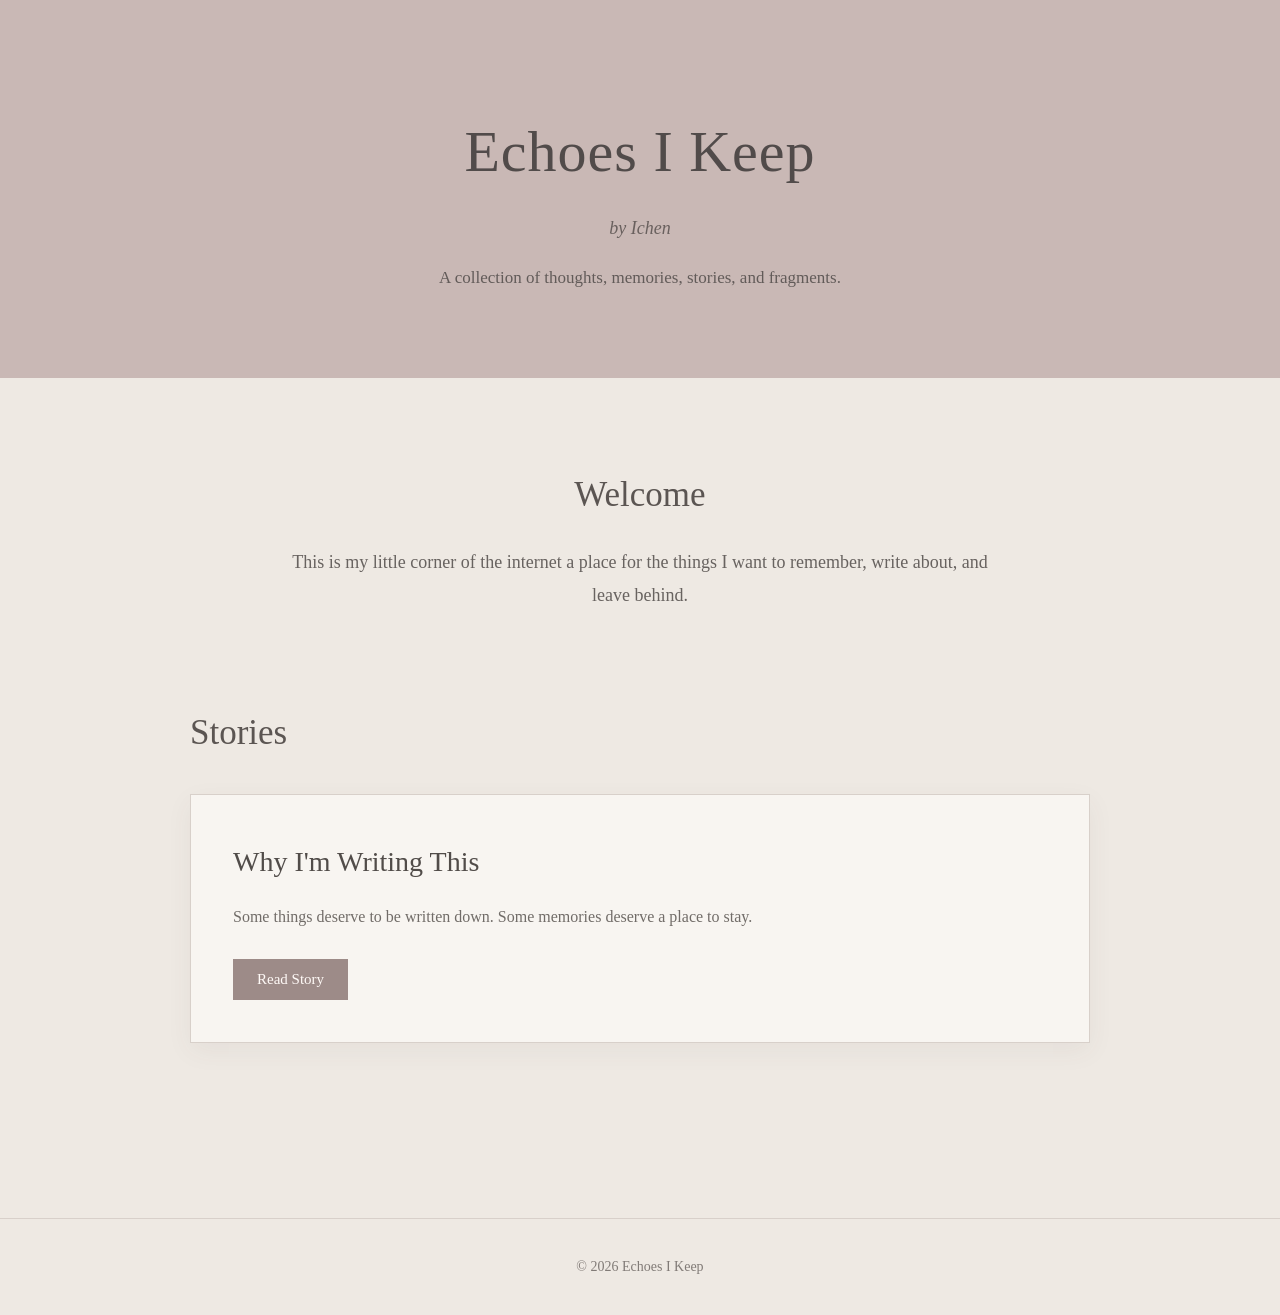
==== index.html @ f87f5698 "Initial website" ====
<!DOCTYPE html>
<html lang="en">
<head>
    <meta charset="UTF-8">
    <meta name="viewport" content="width=device-width, initial-scale=1.0">
    <title>Echoes I Keep</title>
    <link rel="stylesheet" href="style.css">
</head>

<body>

    <header>
       <h1>Echoes I Keep</h1>
<p class="author">by Ichen</p>
<p>A collection of thoughts, memories, stories, and fragments.</p>
    </header>

    <main>
        <section class="intro">
            <h2>Welcome</h2>
            <p>
                This is my little corner of the internet 
                a place for the things I want to remember,
                write about, and leave behind.
            </p>
        </section>

        <section class="stories">
            <h2>Stories</h2>

            <article class="story-card">
                <h3>Why I'm Writing This</h3>
                <p>
                    Some things deserve to be written down.
                    Some memories deserve a place to stay.
                </p>
                <button>Read Story</button>
            </article>
        </section>
    </main>

    <footer>
        <p>© 2026 Echoes I Keep</p>
    </footer>

    <script src="script.js"></script>
</body>
</html>
---- style.css ----
* {
    margin: 0;
    padding: 0;
    box-sizing: border-box;
}

body {
    font-family: Georgia, "Times New Roman", serif;
    background: #eee9e3;
    color: #4d4a47;
    line-height: 1.8;
}

/* Header */

header {
    text-align: center;
    padding: 100px 20px 85px;
    background: #c9b8b5;
    color: #514b4a;
}

header h1 {
    font-size: 58px;
    font-weight: normal;
    letter-spacing: 1px;
    margin-bottom: 8px;
}

header .author {
    font-size: 18px;
    font-style: italic;
    color: #69605e;
    margin-bottom: 18px;
}

header p:not(.author) {
    font-size: 17px;
    color: #625b59;
}

/* Main */

main {
    max-width: 950px;
    margin: 0 auto;
    padding: 85px 25px;
}

/* Introduction */

.intro {
    text-align: center;
    max-width: 700px;
    margin: 0 auto 90px;
}

.intro h2,
.stories h2 {
    font-size: 35px;
    font-weight: normal;
    color: #5b5552;
    margin-bottom: 20px;
}

.intro p {
    font-size: 18px;
    color: #686360;
}

/* Stories */

.stories {
    margin-bottom: 90px;
}

.story-card {
    background: #f8f5f1;
    padding: 42px;
    border: 1px solid #d8d0ca;
    margin-top: 30px;
    box-shadow: 0 8px 25px rgba(80, 70, 65, 0.06);
}

.story-card h3 {
    font-size: 28px;
    font-weight: normal;
    color: #514c49;
    margin-bottom: 15px;
}

.story-card p {
    color: #716c68;
    margin-bottom: 28px;
}

/* Button */

button {
    background: #9d8b88;
    color: #fffaf7;
    border: none;
    padding: 12px 24px;
    font-family: Georgia, serif;
    font-size: 15px;
    cursor: pointer;
    transition: 0.3s ease;
}

button:hover {
    background: #81726f;
}

/* Footer */

footer {
    text-align: center;
    padding: 35px;
    border-top: 1px solid #d8d0ca;
    color: #817b77;
    font-size: 14px;
}
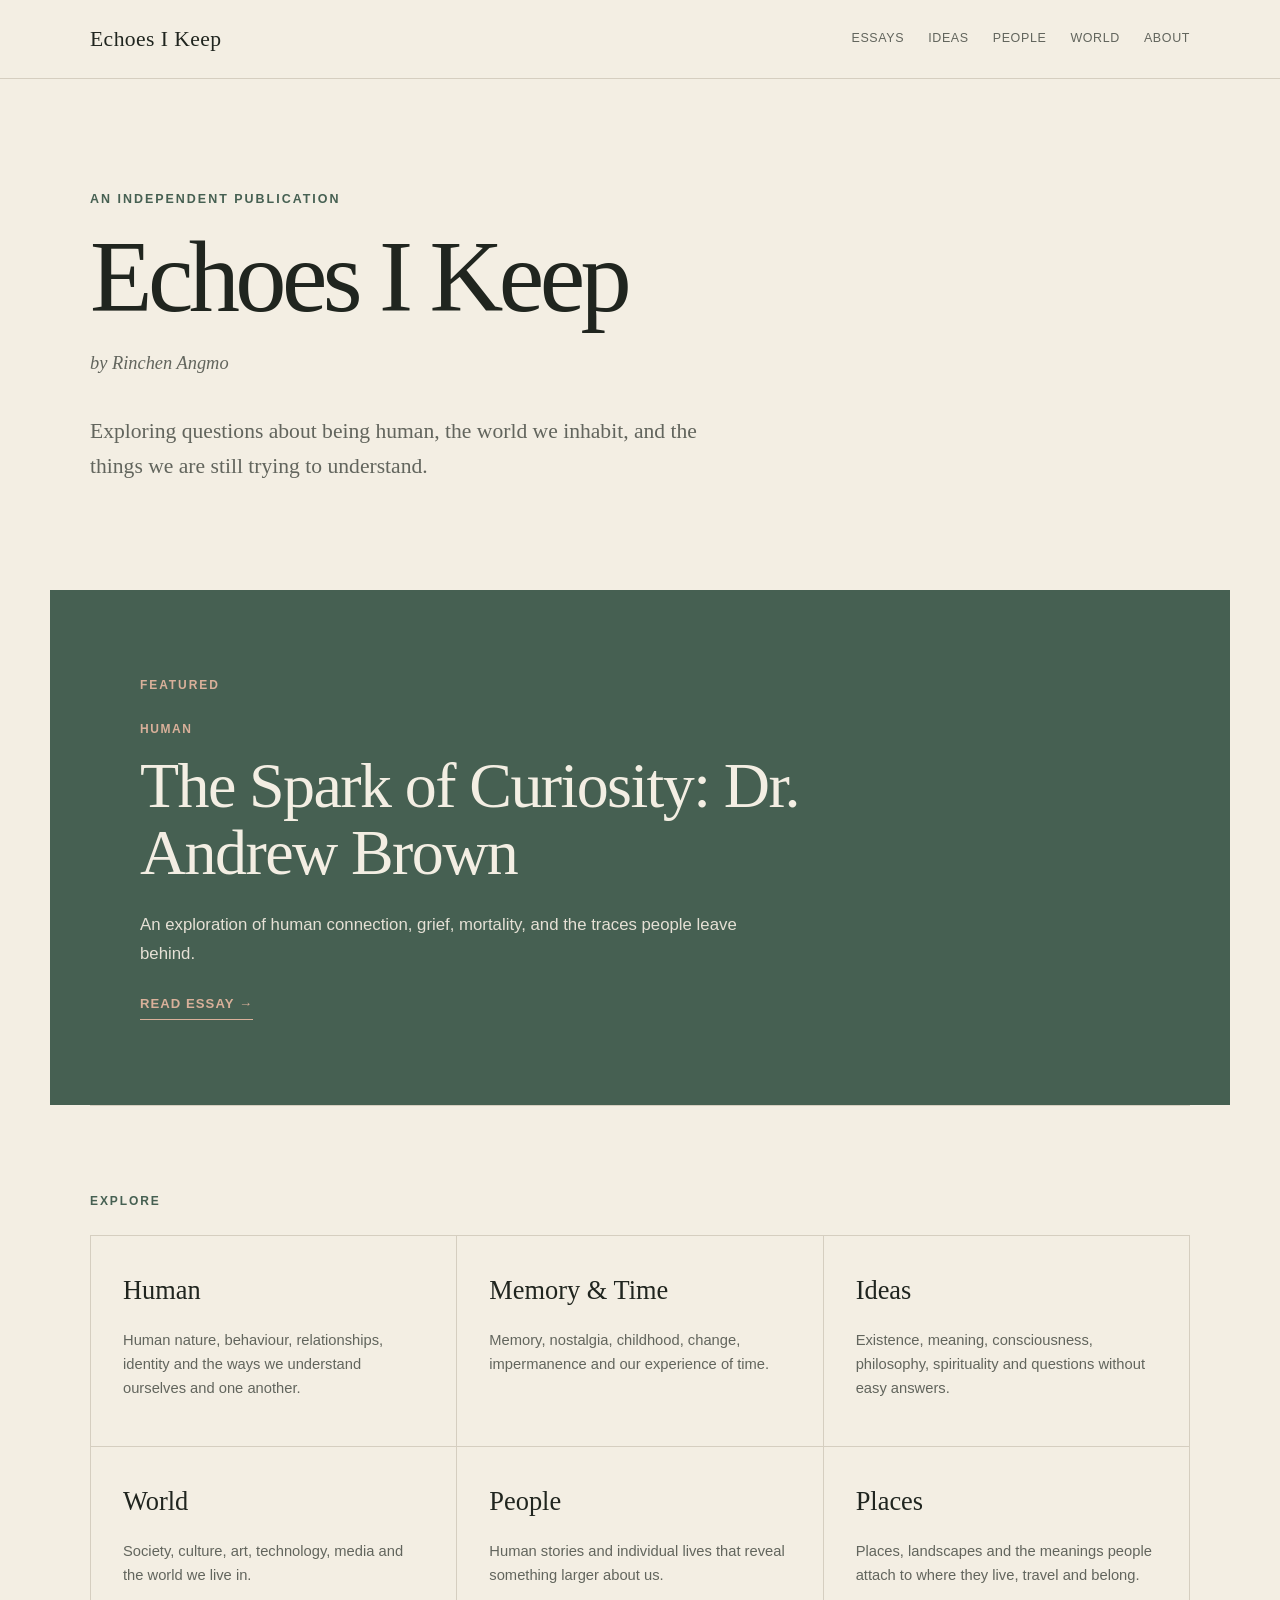
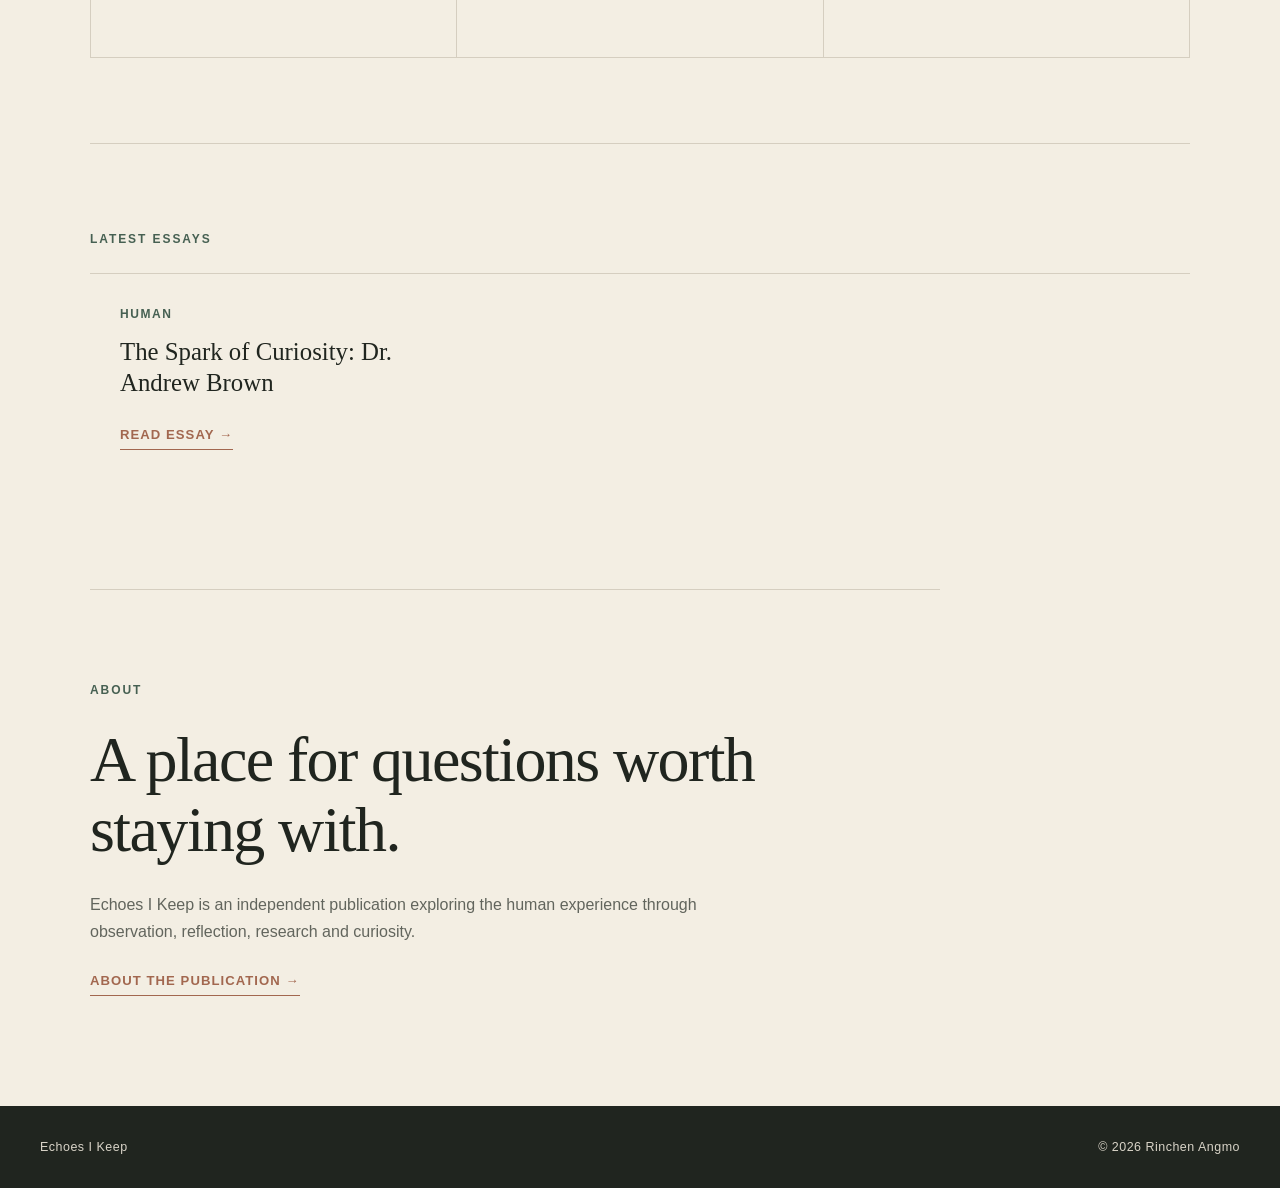
==== commit 6a3e63bb: "Update website" ====
--- a/index.html
+++ b/index.html
@@ -3,46 +3,288 @@
 <head>
     <meta charset="UTF-8">
     <meta name="viewport" content="width=device-width, initial-scale=1.0">
+
     <title>Echoes I Keep</title>
+
     <link rel="stylesheet" href="style.css">
 </head>
 
 <body>
 
+    <!-- ==============================
+         HEADER
+         ============================== -->
+
     <header>
-       <h1>Echoes I Keep</h1>
-<p class="author">by Ichen</p>
-<p>A collection of thoughts, memories, stories, and fragments.</p>
+
+        <nav>
+
+            <a href="index.html" class="logo">
+                Echoes I Keep
+            </a>
+
+            <div class="nav-links">
+
+                <a href="essays.html">Essays</a>
+
+                <a href="ideas.html">Ideas</a>
+
+                <a href="#">People</a>
+
+                <a href="#">World</a>
+
+                <a href="about.html">About</a>
+
+            </div>
+
+        </nav>
+
     </header>
 
+
+    <!-- ==============================
+         MAIN
+         ============================== -->
+
     <main>
-        <section class="intro">
-            <h2>Welcome</h2>
+
+
+        <!-- HERO -->
+
+        <section class="hero">
+
+            <p class="eyebrow">
+                An independent publication
+            </p>
+
+            <h1>
+                Echoes I Keep
+            </h1>
+
+            <p class="author">
+                by Rinchen Angmo
+            </p>
+
+            <p class="hero-description">
+                Exploring questions about being human,
+                the world we inhabit, and the things
+                we are still trying to understand.
+            </p>
+
+        </section>
+
+
+        <!-- FEATURED -->
+
+        <section class="featured">
+
+    <p class="section-label">
+        Featured
+    </p>
+
+    <article class="featured-article">
+
+        <p class="category">
+            Human
+        </p>
+
+        <h2>
+            The Spark of Curiosity: Dr. Andrew Brown
+        </h2>
+
+        <p>
+            An exploration of human connection, grief,
+            mortality, and the traces people leave behind.
+        </p>
+
+        <a href="essay-3.html" class="read-link">
+            Read essay →
+        </a>
+
+    </article>
+
+</section>
+
+
+        <!-- EXPLORE -->
+
+        <section class="explore">
+
+            <p class="section-label">
+                Explore
+            </p>
+
+            <div class="category-grid">
+
+
+                <a href="#" class="category-card">
+
+                    <h3>
+                        Human
+                    </h3>
+
+                    <p>
+                        Human nature, behaviour, relationships,
+                        identity and the ways we understand
+                        ourselves and one another.
+                    </p>
+
+                </a>
+
+
+                <a href="#" class="category-card">
+
+                    <h3>
+                        Memory &amp; Time
+                    </h3>
+
+                    <p>
+                        Memory, nostalgia, childhood, change,
+                        impermanence and our experience of time.
+                    </p>
+
+                </a>
+
+
+                <a href="ideas.html" class="category-card">
+
+                    <h3>
+                        Ideas
+                    </h3>
+
+                    <p>
+                        Existence, meaning, consciousness,
+                        philosophy, spirituality and questions
+                        without easy answers.
+                    </p>
+
+                </a>
+
+
+                <a href="#" class="category-card">
+
+                    <h3>
+                        World
+                    </h3>
+
+                    <p>
+                        Society, culture, art, technology,
+                        media and the world we live in.
+                    </p>
+
+                </a>
+
+
+                <a href="#" class="category-card">
+
+                    <h3>
+                        People
+                    </h3>
+
+                    <p>
+                        Human stories and individual lives
+                        that reveal something larger about us.
+                    </p>
+
+                </a>
+
+
+                <a href="#" class="category-card">
+
+                    <h3>
+                        Places
+                    </h3>
+
+                    <p>
+                        Places, landscapes and the meanings
+                        people attach to where they live,
+                        travel and belong.
+                    </p>
+
+                </a>
+
+
+            </div>
+
+        </section>
+
+
+        <!-- LATEST ESSAYS -->
+
+<section class="latest">
+
+    <p class="section-label">
+        Latest Essays
+    </p>
+
+    <div class="article-list">
+
+        <article class="article-preview">
+
+            <p class="category">
+                Human
+            </p>
+
+            <h3>
+                The Spark of Curiosity: Dr. Andrew Brown
+            </h3>
+
+            <a href="essay-3.html" class="read-link">
+                Read essay →
+            </a>
+
+        </article>
+
+    </div>
+
+</section>
+
+        <!-- ABOUT -->
+
+        <section class="about-preview">
+
+            <p class="section-label">
+                About
+            </p>
+
+            <h2>
+                A place for questions worth staying with.
+            </h2>
+
             <p>
-                This is my little corner of the internet 
-                a place for the things I want to remember,
-                write about, and leave behind.
-            </p>
+                Echoes I Keep is an independent publication
+                exploring the human experience through
+                observation, reflection, research and curiosity.
+            </p>
+
+            <a href="#" class="read-link">
+                About the publication →
+            </a>
+
         </section>
 
-        <section class="stories">
-            <h2>Stories</h2>
-
-            <article class="story-card">
-                <h3>Why I'm Writing This</h3>
-                <p>
-                    Some things deserve to be written down.
-                    Some memories deserve a place to stay.
-                </p>
-                <button>Read Story</button>
-            </article>
-        </section>
+
     </main>
 
+
+    <!-- ==============================
+         FOOTER
+         ============================== -->
+
     <footer>
-        <p>© 2026 Echoes I Keep</p>
+
+        <p>
+            Echoes I Keep
+        </p>
+
+        <p>
+            © 2026 Rinchen Angmo
+        </p>
+
     </footer>
 
+
     <script src="script.js"></script>
+
 </body>
 </html>
--- a/style.css
+++ b/style.css
@@ -1,122 +1,1253 @@
+/* =========================================
+   ECHOES I KEEP
+   VERSION 2 — EDITORIAL DESIGN
+
+   Palette:
+   Warm Sand
+   Deep Forest / Ink
+   Muted Terracotta
+   ========================================= */
+
 * {
     margin: 0;
     padding: 0;
     box-sizing: border-box;
 }
 
+html {
+    scroll-behavior: smooth;
+}
+
 body {
-    font-family: Georgia, "Times New Roman", serif;
-    background: #eee9e3;
-    color: #4d4a47;
+    background: #F3EEE3;
+    color: #20251F;
+    font-family: Arial, Helvetica, sans-serif;
+    line-height: 1.7;
+}
+
+/* =========================================
+   GLOBAL
+   ========================================= */
+
+a {
+    color: inherit;
+    text-decoration: none;
+}
+
+main {
+    max-width: 1180px;
+    margin: 0 auto;
+    padding: 0 40px;
+}
+
+.section-label {
+    margin-bottom: 24px;
+    color: #466052;
+    font-size: 0.75rem;
+    font-weight: 700;
+    letter-spacing: 0.16em;
+    text-transform: uppercase;
+}
+
+/* =========================================
+   HEADER / NAVIGATION
+   ========================================= */
+
+header {
+    background: #F3EEE3;
+    border-bottom: 1px solid #D5CEC0;
+}
+
+nav {
+    max-width: 1180px;
+    min-height: 78px;
+    margin: 0 auto;
+    padding: 0 40px;
+
+    display: flex;
+    align-items: center;
+    justify-content: space-between;
+    gap: 30px;
+}
+
+.logo {
+    color: #20251F;
+    font-family: Georgia, "Times New Roman", serif;
+    font-size: 1.35rem;
+    letter-spacing: 0.02em;
+    white-space: nowrap;
+}
+
+.nav-links {
+    display: flex;
+    align-items: center;
+    justify-content: flex-end;
+    flex-wrap: wrap;
+    gap: 24px;
+}
+
+.nav-links a {
+    color: #62655D;
+    font-size: 0.78rem;
+    letter-spacing: 0.05em;
+    text-transform: uppercase;
+    transition: color 0.2s ease;
+}
+
+.nav-links a:hover {
+    color: #466052;
+}
+
+/* =========================================
+   HERO
+   ========================================= */
+
+.hero {
+    max-width: 820px;
+    padding: 110px 0 105px;
+}
+
+.eyebrow {
+    margin-bottom: 18px;
+    color: #466052;
+    font-size: 0.78rem;
+    font-weight: 700;
+    letter-spacing: 0.16em;
+    text-transform: uppercase;
+}
+
+.hero h1 {
+    color: #20251F;
+    font-family: Georgia, "Times New Roman", serif;
+    font-size: clamp(3.5rem, 8vw, 7rem);
+    font-weight: 400;
+    line-height: 0.95;
+    letter-spacing: -0.045em;
+}
+
+.author {
+    margin-top: 22px;
+    color: #62655D;
+    font-family: Georgia, "Times New Roman", serif;
+    font-size: 1.15rem;
+    font-style: italic;
+}
+
+.hero-description {
+    max-width: 650px;
+    margin-top: 35px;
+    color: #62655D;
+    font-family: Georgia, "Times New Roman", serif;
+    font-size: 1.35rem;
+    line-height: 1.65;
+}
+
+/* =========================================
+   FEATURED
+   ========================================= */
+
+/*
+   This section deliberately uses deep forest
+   so the page has a strong visual change.
+*/
+
+.featured {
+    margin-left: -40px;
+    margin-right: -40px;
+    padding: 85px 90px;
+
+    background: #466052;
+    color: #F3EEE3;
+}
+
+.featured .section-label {
+    color: #D9B09A;
+}
+
+.featured-article {
+    max-width: 850px;
+}
+
+.category {
+    margin-bottom: 12px;
+    color: #466052;
+    font-size: 0.75rem;
+    font-weight: 700;
+    letter-spacing: 0.13em;
+    text-transform: uppercase;
+}
+
+.featured .category {
+    color: #D9B09A;
+}
+
+.featured-article h2 {
+    max-width: 850px;
+    color: #F3EEE3;
+    font-family: Georgia, "Times New Roman", serif;
+    font-size: clamp(2.4rem, 5vw, 4.5rem);
+    font-weight: 400;
+    line-height: 1.05;
+    letter-spacing: -0.025em;
+}
+
+.featured-article > p:not(.category) {
+    max-width: 650px;
+    margin-top: 25px;
+    color: #E5E0D5;
+    font-size: 1.05rem;
+}
+
+.read-link {
+    display: inline-block;
+    margin-top: 25px;
+    color: #A2674F;
+    font-size: 0.82rem;
+    font-weight: 700;
+    letter-spacing: 0.08em;
+    text-transform: uppercase;
+    border-bottom: 1px solid #A2674F;
+    padding-bottom: 3px;
+    transition:
+        color 0.2s ease,
+        border-color 0.2s ease,
+        opacity 0.2s ease;
+}
+
+.read-link:hover {
+    color: #7E4A38;
+    border-color: #7E4A38;
+    opacity: 0.85;
+}
+
+/* Featured section needs a lighter link */
+
+.featured .read-link {
+    color: #D9B09A;
+    border-color: #D9B09A;
+}
+
+.featured .read-link:hover {
+    color: #F0CDBA;
+    border-color: #F0CDBA;
+}
+
+/* =========================================
+   EXPLORE
+   ========================================= */
+
+.explore {
+    padding: 85px 0;
+    border-top: 1px solid #D5CEC0;
+}
+
+.category-grid {
+    display: grid;
+    grid-template-columns: repeat(3, 1fr);
+    gap: 1px;
+
+    background: #D5CEC0;
+    border: 1px solid #D5CEC0;
+}
+
+.category-card {
+    min-height: 210px;
+    padding: 32px;
+    background: #F3EEE3;
+
+    transition:
+        background 0.25s ease,
+        transform 0.25s ease;
+}
+
+.category-card:hover {
+    background: #E9E2D5;
+}
+
+.category-card h3 {
+    margin-bottom: 15px;
+    color: #20251F;
+    font-family: Georgia, "Times New Roman", serif;
+    font-size: 1.65rem;
+    font-weight: 400;
+}
+
+.category-card p {
+    color: #62655D;
+    font-size: 0.92rem;
+    line-height: 1.65;
+}
+
+/* =========================================
+   LATEST ESSAYS
+   ========================================= */
+
+.latest {
+    padding: 85px 0;
+    border-top: 1px solid #D5CEC0;
+}
+
+.article-list {
+    display: grid;
+    grid-template-columns: repeat(3, 1fr);
+    border-top: 1px solid #D5CEC0;
+}
+
+.article-preview {
+    min-height: 230px;
+    padding: 30px;
+    border-right: 1px solid #D5CEC0;
+}
+
+.article-preview:last-child {
+    border-right: none;
+}
+
+.article-preview h3 {
+    color: #20251F;
+    font-family: Georgia, "Times New Roman", serif;
+    font-size: 1.55rem;
+    font-weight: 400;
+    line-height: 1.25;
+}
+
+/* =========================================
+   ABOUT
+   ========================================= */
+
+.about-preview {
+    max-width: 850px;
+    padding: 90px 0 110px;
+    border-top: 1px solid #D5CEC0;
+}
+
+.about-preview h2 {
+    max-width: 750px;
+    color: #20251F;
+    font-family: Georgia, "Times New Roman", serif;
+    font-size: clamp(2.2rem, 5vw, 4rem);
+    font-weight: 400;
+    line-height: 1.1;
+    letter-spacing: -0.025em;
+}
+
+.about-preview > p:not(.section-label) {
+    max-width: 650px;
+    margin-top: 25px;
+    color: #62655D;
+    font-size: 1rem;
+}
+
+/* =========================================
+   FOOTER
+   ========================================= */
+
+footer {
+    background: #20251F;
+    border-top: 1px solid #20251F;
+    padding: 30px 40px;
+
+    display: flex;
+    justify-content: space-between;
+    gap: 20px;
+
+    color: #D9D4C8;
+    font-size: 0.78rem;
+    letter-spacing: 0.04em;
+}
+
+/* =========================================
+   RESPONSIVE — TABLET
+   ========================================= */
+
+@media (max-width: 900px) {
+
+    nav {
+        align-items: flex-start;
+        flex-direction: column;
+        padding-top: 22px;
+        padding-bottom: 22px;
+    }
+
+    .nav-links {
+        justify-content: flex-start;
+    }
+
+    .featured {
+        margin-left: -40px;
+        margin-right: -40px;
+        padding-left: 60px;
+        padding-right: 60px;
+    }
+
+    .category-grid {
+        grid-template-columns: repeat(2, 1fr);
+    }
+
+    .article-list {
+        grid-template-columns: 1fr;
+    }
+
+    .article-preview {
+        border-right: none;
+        border-bottom: 1px solid #D5CEC0;
+    }
+
+    .article-preview:last-child {
+        border-bottom: none;
+    }
+}
+
+/* =========================================
+   RESPONSIVE — MOBILE
+   ========================================= */
+
+@media (max-width: 600px) {
+
+    main {
+        padding: 0 22px;
+    }
+
+    nav {
+        padding-left: 22px;
+        padding-right: 22px;
+    }
+
+    .nav-links {
+        gap: 12px 18px;
+    }
+
+    .nav-links a {
+        font-size: 0.7rem;
+    }
+
+    .hero {
+        padding: 75px 0 75px;
+    }
+
+    .hero h1 {
+        font-size: 3.5rem;
+    }
+
+    .hero-description {
+        font-size: 1.1rem;
+    }
+
+    .featured {
+        margin-left: -22px;
+        margin-right: -22px;
+        padding: 60px 22px;
+    }
+
+    .featured-article h2 {
+        font-size: 2.6rem;
+    }
+
+    .explore,
+    .latest {
+        padding: 60px 0;
+    }
+
+    .category-grid {
+        grid-template-columns: 1fr;
+    }
+
+    .category-card {
+        min-height: auto;
+    }
+
+    .about-preview {
+        padding: 65px 0 80px;
+    }
+
+    footer {
+        padding: 25px 22px;
+        flex-direction: column;
+    }
+}   
+    
+
+
+
+
+ 
+
+
+/* =========================================
+   ESSAY PAGE
+   ========================================= */
+
+.essay-page {
+    max-width: 1000px;
+    margin: 0 auto;
+    padding: 100px 0 120px;
+}
+
+/* -----------------------------------------
+   ESSAY HEADER
+   ----------------------------------------- */
+
+.essay-header {
+    max-width: 850px;
+   margin-bottom: 90px;
+    border-bottom: 1px solid #D5CEC0;
+    padding-bottom: 50px;
+}
+
+.essay-header .category {
+    margin-bottom: 22px;
+    color: #466052;
+    font-size: 0.75rem;
+    font-weight: 700;
+    letter-spacing: 0.16em;
+    text-transform: uppercase;
+}
+
+.essay-header h1 {
+    color: #20251F;
+    font-family: Georgia, "Times New Roman", serif;
+    font-size: clamp(3rem, 7vw, 5.8rem);
+    font-weight: 400;
+    line-height: 1.02;
+    letter-spacing: -0.04em;
+}
+
+.essay-author {
+    margin-top: 28px;
+    color: #62655D;
+    font-family: Georgia, "Times New Roman", serif;
+    font-size: 1rem;
+    font-style: italic;
+}
+
+
+/* -----------------------------------------
+   ESSAY BODY
+   ----------------------------------------- */
+
+.essay-body {
+    max-width: 720px;
+    margin: 30px auto 0;
+}
+}
+
+.essay-body p {
+    margin-bottom: 34px;
+    color: #30352F;
+    font-family: Georgia, "Times New Roman", serif;
+    font-size: 1.15rem;
+    line-height: 1.95;
+}
+
+.essay-body p:first-child {
+    margin-top: 0;
+}
+
+
+/* -----------------------------------------
+   ESSAY NAVIGATION
+   ----------------------------------------- */
+
+.essay-navigation {
+    max-width: 720px;
+    margin: 100px auto 0;
+    padding-top: 35px;
+    border-top: 1px solid #D5CEC0;
+
+    display: grid;
+    grid-template-columns: 1fr 1fr;
+    gap: 40px;
+}
+
+.previous-essay,
+.next-essay {
+    display: flex;
+    flex-direction: column;
+    gap: 10px;
+    padding: 10px 0;
+
+    transition: color 0.2s ease;
+}
+
+.previous-essay {
+    text-align: left;
+}
+
+.next-essay {
+    text-align: right;
+}
+
+.previous-essay span,
+.next-essay span {
+    color: #A2674F;
+    font-size: 0.75rem;
+    font-weight: 700;
+    letter-spacing: 0.1em;
+    text-transform: uppercase;
+}
+
+.previous-essay strong,
+.next-essay strong {
+    color: #20251F;
+    font-family: Georgia, "Times New Roman", serif;
+    font-size: 1.05rem;
+    font-weight: 400;
+}
+
+.previous-essay:hover strong,
+.next-essay:hover strong {
+    color: #466052;
+}
+
+
+/* -----------------------------------------
+   RELATED ESSAYS
+   ----------------------------------------- */
+
+.related-essays {
+    margin-top: 120px;
+    padding-top: 55px;
+    border-top: 1px solid #D5CEC0;
+}
+
+.related-essays .section-label {
+    margin-bottom: 30px;
+}
+
+.related-grid {
+    display: grid;
+    grid-template-columns: repeat(3, 1fr);
+    gap: 1px;
+
+    background: #D5CEC0;
+    border: 1px solid #D5CEC0;
+}
+
+.related-card {
+    min-height: 190px;
+    padding: 28px;
+    background: #F3EEE3;
+
+    transition: background 0.25s ease;
+}
+
+.related-card:hover {
+    background: #E9E2D5;
+}
+
+.related-card .category {
+    margin-bottom: 15px;
+    color: #466052;
+    font-size: 0.7rem;
+    font-weight: 700;
+    letter-spacing: 0.13em;
+    text-transform: uppercase;
+}
+
+.related-card h3 {
+    color: #20251F;
+    font-family: Georgia, "Times New Roman", serif;
+    font-size: 1.35rem;
+    font-weight: 400;
+    line-height: 1.3;
+}
+
+
+/* =========================================
+   ESSAY PAGE — MOBILE
+   ========================================= */
+
+@media (max-width: 700px) {
+
+    .essay-page {
+        padding: 70px 0 85px;
+    }
+
+    .essay-header {
+        margin-bottom: 50px;
+        padding-bottom: 35px;
+    }
+
+    .essay-header h1 {
+        font-size: 3rem;
+    }
+
+    .essay-body p {
+        font-size: 1.08rem;
+        line-height: 1.85;
+    }
+
+    .essay-navigation {
+        grid-template-columns: 1fr;
+        gap: 25px;
+        margin-top: 75px;
+    }
+
+    .next-essay {
+        text-align: left;
+    }
+
+    .related-essays {
+        margin-top: 85px;
+    }
+
+    .related-grid {
+        grid-template-columns: 1fr;
+    }
+
+    .related-card {
+        min-height: auto;
+    }
+}
+
+/* =========================================
+   ABOUT PAGE
+   ========================================= */
+
+.about-page {
+    max-width: 1000px;
+    margin: 0 auto;
+    padding: 100px 0 120px;
+}
+
+
+/* -----------------------------------------
+   ABOUT HEADER
+   ----------------------------------------- */
+
+.about-header {
+    max-width: 850px;
+    margin-bottom: 75px;
+    padding-bottom: 55px;
+    border-bottom: 1px solid #D5CEC0;
+}
+
+.about-header .eyebrow {
+    margin-bottom: 24px;
+    color: #466052;
+    font-size: 0.75rem;
+    font-weight: 700;
+    letter-spacing: 0.16em;
+    text-transform: uppercase;
+}
+
+.about-header h1 {
+    color: #20251F;
+    font-family: Georgia, "Times New Roman", serif;
+    font-size: clamp(3.5rem, 8vw, 6.5rem);
+    font-weight: 400;
+    line-height: 1;
+    letter-spacing: -0.04em;
+}
+
+.about-subtitle {
+    max-width: 650px;
+    margin-top: 30px;
+    color: #62655D;
+    font-family: Georgia, "Times New Roman", serif;
+    font-size: 1.5rem;
+    line-height: 1.5;
+}
+
+
+/* -----------------------------------------
+   ABOUT CONTENT
+   ----------------------------------------- */
+
+.about-content {
+    max-width: 720px;
+    margin: 0 auto;
+}
+
+.about-content p {
+    margin-bottom: 30px;
+    color: #30352F;
+    font-family: Georgia, "Times New Roman", serif;
+    font-size: 1.2rem;
+    line-height: 1.9;
+}
+
+
+/* -----------------------------------------
+   ABOUT WRITER
+   ----------------------------------------- */
+
+.about-author {
+    max-width: 720px;
+    margin: 110px auto 0;
+    padding-top: 55px;
+    border-top: 1px solid #D5CEC0;
+}
+
+.about-author .section-label {
+    margin-bottom: 25px;
+}
+
+.about-author h2 {
+    margin-bottom: 20px;
+    color: #20251F;
+    font-family: Georgia, "Times New Roman", serif;
+    font-size: 2.8rem;
+    font-weight: 400;
+    line-height: 1.1;
+}
+
+.about-author p:last-child {
+    max-width: 650px;
+    color: #62655D;
+    font-family: Georgia, "Times New Roman", serif;
+    font-size: 1.1rem;
     line-height: 1.8;
 }
 
-/* Header */
-
-header {
-    text-align: center;
-    padding: 100px 20px 85px;
-    background: #c9b8b5;
-    color: #514b4a;
-}
-
-header h1 {
-    font-size: 58px;
-    font-weight: normal;
-    letter-spacing: 1px;
-    margin-bottom: 8px;
-}
-
-header .author {
-    font-size: 18px;
-    font-style: italic;
-    color: #69605e;
+
+/* =========================================
+   ABOUT PAGE — MOBILE
+   ========================================= */
+
+@media (max-width: 700px) {
+
+    .about-page {
+        padding: 70px 0 85px;
+    }
+
+    .about-header {
+        margin-bottom: 55px;
+        padding-bottom: 40px;
+    }
+
+    .about-header h1 {
+        font-size: 3.5rem;
+    }
+
+    .about-subtitle {
+        font-size: 1.25rem;
+    }
+
+    .about-content p {
+        font-size: 1.08rem;
+        line-height: 1.85;
+    }
+
+    .about-author {
+        margin-top: 80px;
+        padding-top: 45px;
+    }
+
+    .about-author h2 {
+        font-size: 2.3rem;
+    }
+}
+
+/* =========================================
+   ESSAYS PAGE
+   ========================================= */
+
+.essays-page {
+    max-width: 1000px;
+    margin: 0 auto;
+    padding: 100px 0 120px;
+}
+
+
+/* -----------------------------------------
+   ESSAYS HEADER
+   ----------------------------------------- */
+
+.essays-header {
+    max-width: 850px;
+    margin-bottom: 80px;
+    padding-bottom: 55px;
+    border-bottom: 1px solid #D5CEC0;
+}
+
+.essays-header .eyebrow {
+    margin-bottom: 24px;
+    color: #466052;
+    font-size: 0.75rem;
+    font-weight: 700;
+    letter-spacing: 0.16em;
+    text-transform: uppercase;
+}
+
+.essays-header h1 {
+    color: #20251F;
+    font-family: Georgia, "Times New Roman", serif;
+    font-size: clamp(3.5rem, 8vw, 6.5rem);
+    font-weight: 400;
+    line-height: 1;
+    letter-spacing: -0.04em;
+}
+
+.essays-introduction {
+    max-width: 680px;
+    margin-top: 30px;
+    color: #62655D;
+    font-family: Georgia, "Times New Roman", serif;
+    font-size: 1.35rem;
+    line-height: 1.65;
+}
+
+
+/* -----------------------------------------
+   ESSAY LIST
+   ----------------------------------------- */
+
+.essays-list {
+    border-top: 1px solid #D5CEC0;
+}
+
+.essay-card {
+    padding: 50px 0 55px;
+    border-bottom: 1px solid #D5CEC0;
+}
+
+.essay-card .category {
     margin-bottom: 18px;
 }
 
-header p:not(.author) {
-    font-size: 17px;
-    color: #625b59;
-}
-
-/* Main */
-
-main {
-    max-width: 950px;
+.essay-card h2 {
+    max-width: 800px;
+    margin-bottom: 18px;
+    color: #20251F;
+    font-family: Georgia, "Times New Roman", serif;
+    font-size: clamp(2rem, 4vw, 3.2rem);
+    font-weight: 400;
+    line-height: 1.12;
+    letter-spacing: -0.02em;
+}
+
+.essay-card h2 a {
+    transition: color 0.2s ease;
+}
+
+.essay-card h2 a:hover {
+    color: #466052;
+}
+
+.essay-card > p:not(.category) {
+    max-width: 680px;
+    margin-bottom: 5px;
+    color: #62655D;
+    font-size: 1rem;
+    line-height: 1.7;
+}
+
+.essay-card .read-link {
+    margin-top: 20px;
+}
+
+
+/* =========================================
+   ESSAYS PAGE — MOBILE
+   ========================================= */
+
+@media (max-width: 700px) {
+
+    .essays-page {
+        padding: 70px 0 85px;
+    }
+
+    .essays-header {
+        margin-bottom: 55px;
+        padding-bottom: 40px;
+    }
+
+    .essays-header h1 {
+        font-size: 3.5rem;
+    }
+
+    .essays-introduction {
+        font-size: 1.15rem;
+    }
+
+    .essay-card {
+        padding: 40px 0 45px;
+    }
+
+    .essay-card h2 {
+        font-size: 2rem;
+    }
+
+    .essay-card > p:not(.category) {
+        font-size: 0.98rem;
+    }
+}
+
+/* =========================================
+   IDEAS PAGE
+   ========================================= */
+
+.ideas-page {
+    max-width: 1000px;
     margin: 0 auto;
-    padding: 85px 25px;
-}
-
-/* Introduction */
-
-.intro {
-    text-align: center;
+    padding: 100px 0 120px;
+}
+
+
+/* -----------------------------------------
+   IDEAS HEADER
+   ----------------------------------------- */
+
+.ideas-header {
+    max-width: 850px;
+    margin-bottom: 75px;
+    padding-bottom: 55px;
+    border-bottom: 1px solid #D5CEC0;
+}
+
+.ideas-header .eyebrow {
+    margin-bottom: 24px;
+    color: #466052;
+    font-size: 0.75rem;
+    font-weight: 700;
+    letter-spacing: 0.16em;
+    text-transform: uppercase;
+}
+
+.ideas-header h1 {
+    color: #20251F;
+    font-family: Georgia, "Times New Roman", serif;
+    font-size: clamp(3.5rem, 8vw, 6.5rem);
+    font-weight: 400;
+    line-height: 1;
+    letter-spacing: -0.04em;
+}
+
+.ideas-introduction {
     max-width: 700px;
+    margin-top: 30px;
+    color: #62655D;
+    font-family: Georgia, "Times New Roman", serif;
+    font-size: 1.35rem;
+    line-height: 1.65;
+}
+
+
+/* -----------------------------------------
+   IDEAS INTRODUCTION
+   ----------------------------------------- */
+
+.ideas-intro {
+    max-width: 720px;
     margin: 0 auto 90px;
 }
 
-.intro h2,
-.stories h2 {
-    font-size: 35px;
-    font-weight: normal;
-    color: #5b5552;
-    margin-bottom: 20px;
-}
-
-.intro p {
-    font-size: 18px;
-    color: #686360;
-}
-
-/* Stories */
-
-.stories {
-    margin-bottom: 90px;
-}
-
-.story-card {
-    background: #f8f5f1;
-    padding: 42px;
-    border: 1px solid #d8d0ca;
-    margin-top: 30px;
-    box-shadow: 0 8px 25px rgba(80, 70, 65, 0.06);
-}
-
-.story-card h3 {
-    font-size: 28px;
-    font-weight: normal;
-    color: #514c49;
-    margin-bottom: 15px;
-}
-
-.story-card p {
-    color: #716c68;
-    margin-bottom: 28px;
-}
-
-/* Button */
-
-button {
-    background: #9d8b88;
-    color: #fffaf7;
-    border: none;
-    padding: 12px 24px;
-    font-family: Georgia, serif;
-    font-size: 15px;
-    cursor: pointer;
-    transition: 0.3s ease;
-}
-
-button:hover {
-    background: #81726f;
-}
-
-/* Footer */
-
-footer {
-    text-align: center;
-    padding: 35px;
-    border-top: 1px solid #d8d0ca;
-    color: #817b77;
-    font-size: 14px;
+.ideas-intro p {
+    color: #30352F;
+    font-family: Georgia, "Times New Roman", serif;
+    font-size: 1.2rem;
+    line-height: 1.9;
+}
+
+
+/* -----------------------------------------
+   AREAS OF INQUIRY
+   ----------------------------------------- */
+
+.ideas-themes {
+    display: grid;
+    grid-template-columns: repeat(2, 1fr);
+    gap: 1px;
+
+    background: #D5CEC0;
+    border: 1px solid #D5CEC0;
+}
+
+.idea-theme {
+    min-height: 260px;
+    padding: 40px;
+    background: #F3EEE3;
+
+    transition: background 0.25s ease;
+}
+
+.idea-theme:hover {
+    background: #E9E2D5;
+}
+
+.idea-theme .category {
+    margin-bottom: 22px;
+    color: #A2674F;
+    font-size: 0.7rem;
+    font-weight: 700;
+    letter-spacing: 0.13em;
+    text-transform: uppercase;
+}
+
+.idea-theme h2 {
+    max-width: 420px;
+    color: #20251F;
+    font-family: Georgia, "Times New Roman", serif;
+    font-size: 2rem;
+    font-weight: 400;
+    line-height: 1.25;
+}
+
+
+/* -----------------------------------------
+   EDITORIAL NOTE
+   ----------------------------------------- */
+
+.ideas-note {
+    max-width: 720px;
+    margin: 110px auto 0;
+    padding-top: 50px;
+    border-top: 1px solid #D5CEC0;
+}
+
+.ideas-note .section-label {
+    margin-bottom: 25px;
+}
+
+.ideas-note p:last-child {
+    color: #62655D;
+    font-family: Georgia, "Times New Roman", serif;
+    font-size: 1.1rem;
+    line-height: 1.8;
+}
+
+
+/* =========================================
+   IDEAS PAGE — MOBILE
+   ========================================= */
+
+@media (max-width: 700px) {
+
+    .ideas-page {
+        padding: 70px 0 85px;
+    }
+
+    .ideas-header {
+        margin-bottom: 55px;
+        padding-bottom: 40px;
+    }
+
+    .ideas-header h1 {
+        font-size: 3.5rem;
+    }
+
+    .ideas-introduction {
+        font-size: 1.15rem;
+    }
+
+    .ideas-intro {
+        margin-bottom: 65px;
+    }
+
+    .ideas-intro p {
+        font-size: 1.08rem;
+        line-height: 1.85;
+    }
+
+    .ideas-themes {
+        grid-template-columns: 1fr;
+    }
+
+    .idea-theme {
+        min-height: auto;
+        padding: 35px;
+    }
+
+    .idea-theme h2 {
+        font-size: 1.8rem;
+    }
+
+    .ideas-note {
+        margin-top: 80px;
+        padding-top: 40px;
+    }
+}
+
+/* =========================================
+   ESSAY PAGE — CURRENT STRUCTURE
+   ========================================= */
+
+.essay-page {
+    max-width: 1000px;
+    margin: 0 auto;
+    padding: 100px 0 120px;
+}
+
+/* Essay heading area */
+
+.essay-category {
+    margin-bottom: 22px;
+    color: #466052;
+    font-size: 0.75rem;
+    font-weight: 700;
+    letter-spacing: 0.16em;
+    text-transform: uppercase;
+}
+
+.essay-page h1 {
+    max-width: 850px;
+    color: #20251F;
+    font-family: Georgia, "Times New Roman", serif;
+    font-size: clamp(3rem, 7vw, 5.8rem);
+    font-weight: 400;
+    line-height: 1.02;
+    letter-spacing: -0.04em;
+}
+
+/* Introductory sentence */
+
+.essay-intro {
+    max-width: 720px;
+    margin-top: 32px;
+    margin-bottom: 85px !important;
+    color: #62655D;
+    font-family: Georgia, "Times New Roman", serif;
+    font-size: 1.25rem;
+    line-height: 1.7;
+}
+
+/* Main essay */
+
+.essay-content {
+    max-width: 720px;
+    margin: 0 auto;
+}
+
+.essay-content p {
+    margin-bottom: 30px;
+
+    color: #30352F;
+    font-family: Georgia, "Times New Roman", serif;
+    font-size: 1.2rem;
+    line-height: 1.9;
+}
+
+/* Give the final paragraph a little breathing room */
+
+.essay-content p:last-child {
+    margin-bottom: 0;
+}
+
+
+/* =========================================
+   ESSAY PAGE — MOBILE
+   ========================================= */
+
+@media (max-width: 700px) {
+
+    .essay-page {
+        padding: 70px 22px 85px;
+    }
+
+    .essay-page h1 {
+        font-size: 3rem;
+    }
+
+    .essay-intro {
+        margin-top: 25px;
+        margin-bottom: 60px;
+        font-size: 1.1rem;
+    }
+
+    .essay-content p {
+        font-size: 1.08rem;
+        line-height: 1.85;
+        margin-bottom: 28px;
+    }
 }
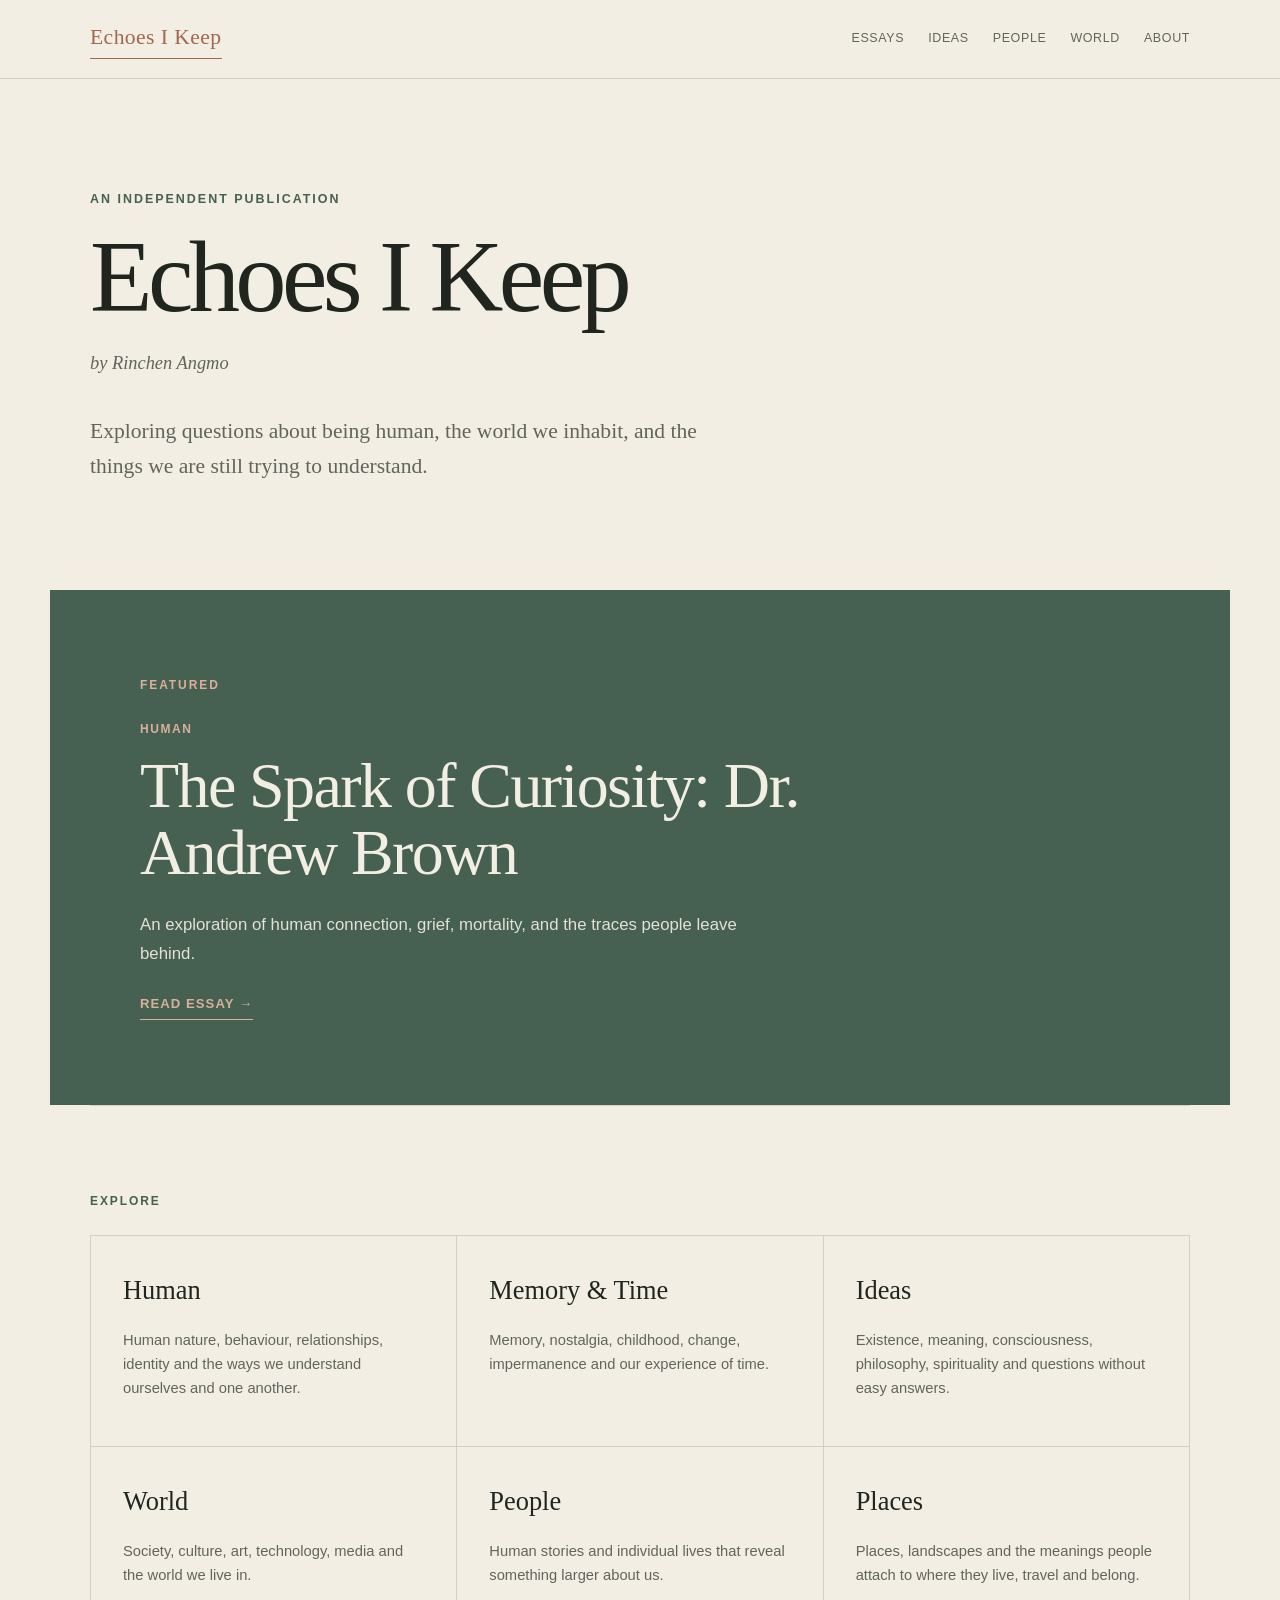
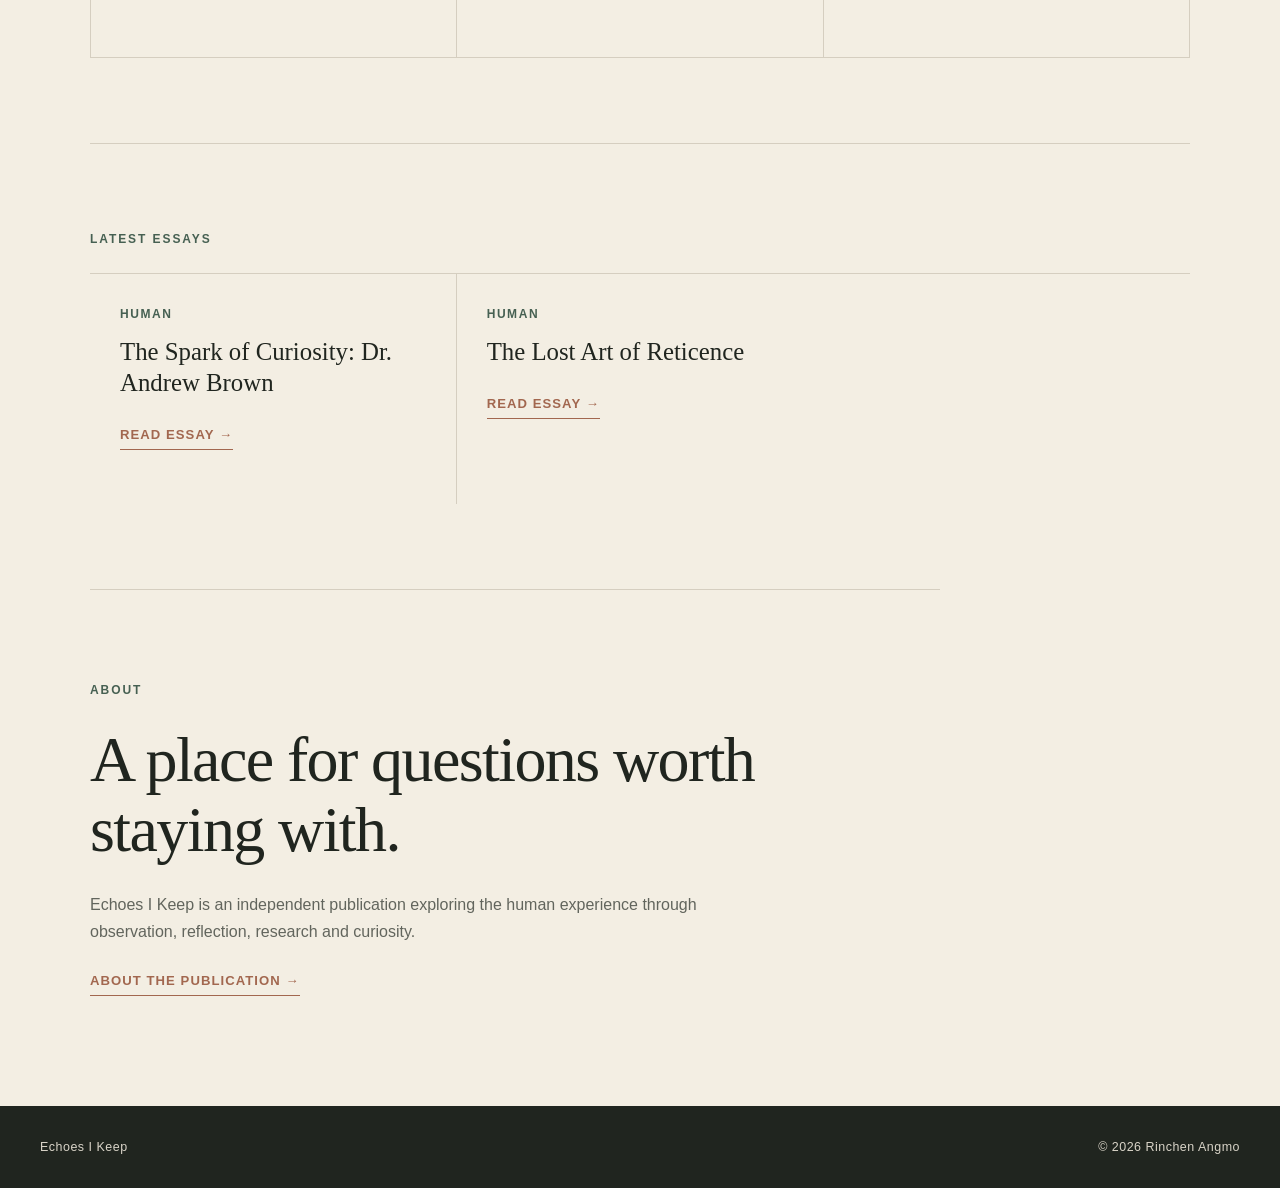
==== commit eee1fe1e: "Add The Lost Art of Reticence and update logo" ====
--- a/index.html
+++ b/index.html
@@ -235,6 +235,23 @@
 
         </article>
 
+ <article class="article-preview">
+
+    <p class="category">
+        Human
+    </p>
+
+    <h3>
+        <a href="essay-4.html">
+            The Lost Art of Reticence
+        </a>
+    </h3>
+
+    <a href="essay-4.html" class="read-link">
+        Read essay →
+    </a>
+
+</article>
     </div>
 
 </section>
--- a/style.css
+++ b/style.css
@@ -71,13 +71,14 @@
 }
 
 .logo {
-    color: #20251F;
-    font-family: Georgia, "Times New Roman", serif;
+    color: #A2674F;
+    font-family: Georgia, "Times New Roman", sans-serif;
     font-size: 1.35rem;
     letter-spacing: 0.02em;
     white-space: nowrap;
-}
-
+    border-bottom: 1px solid #A2674F;
+    padding-bottom: 3px;
+}
 .nav-links {
     display: flex;
     align-items: center;
@@ -529,7 +530,7 @@
     max-width: 720px;
     margin: 30px auto 0;
 }
-}
+
 
 .essay-body p {
     margin-bottom: 34px;
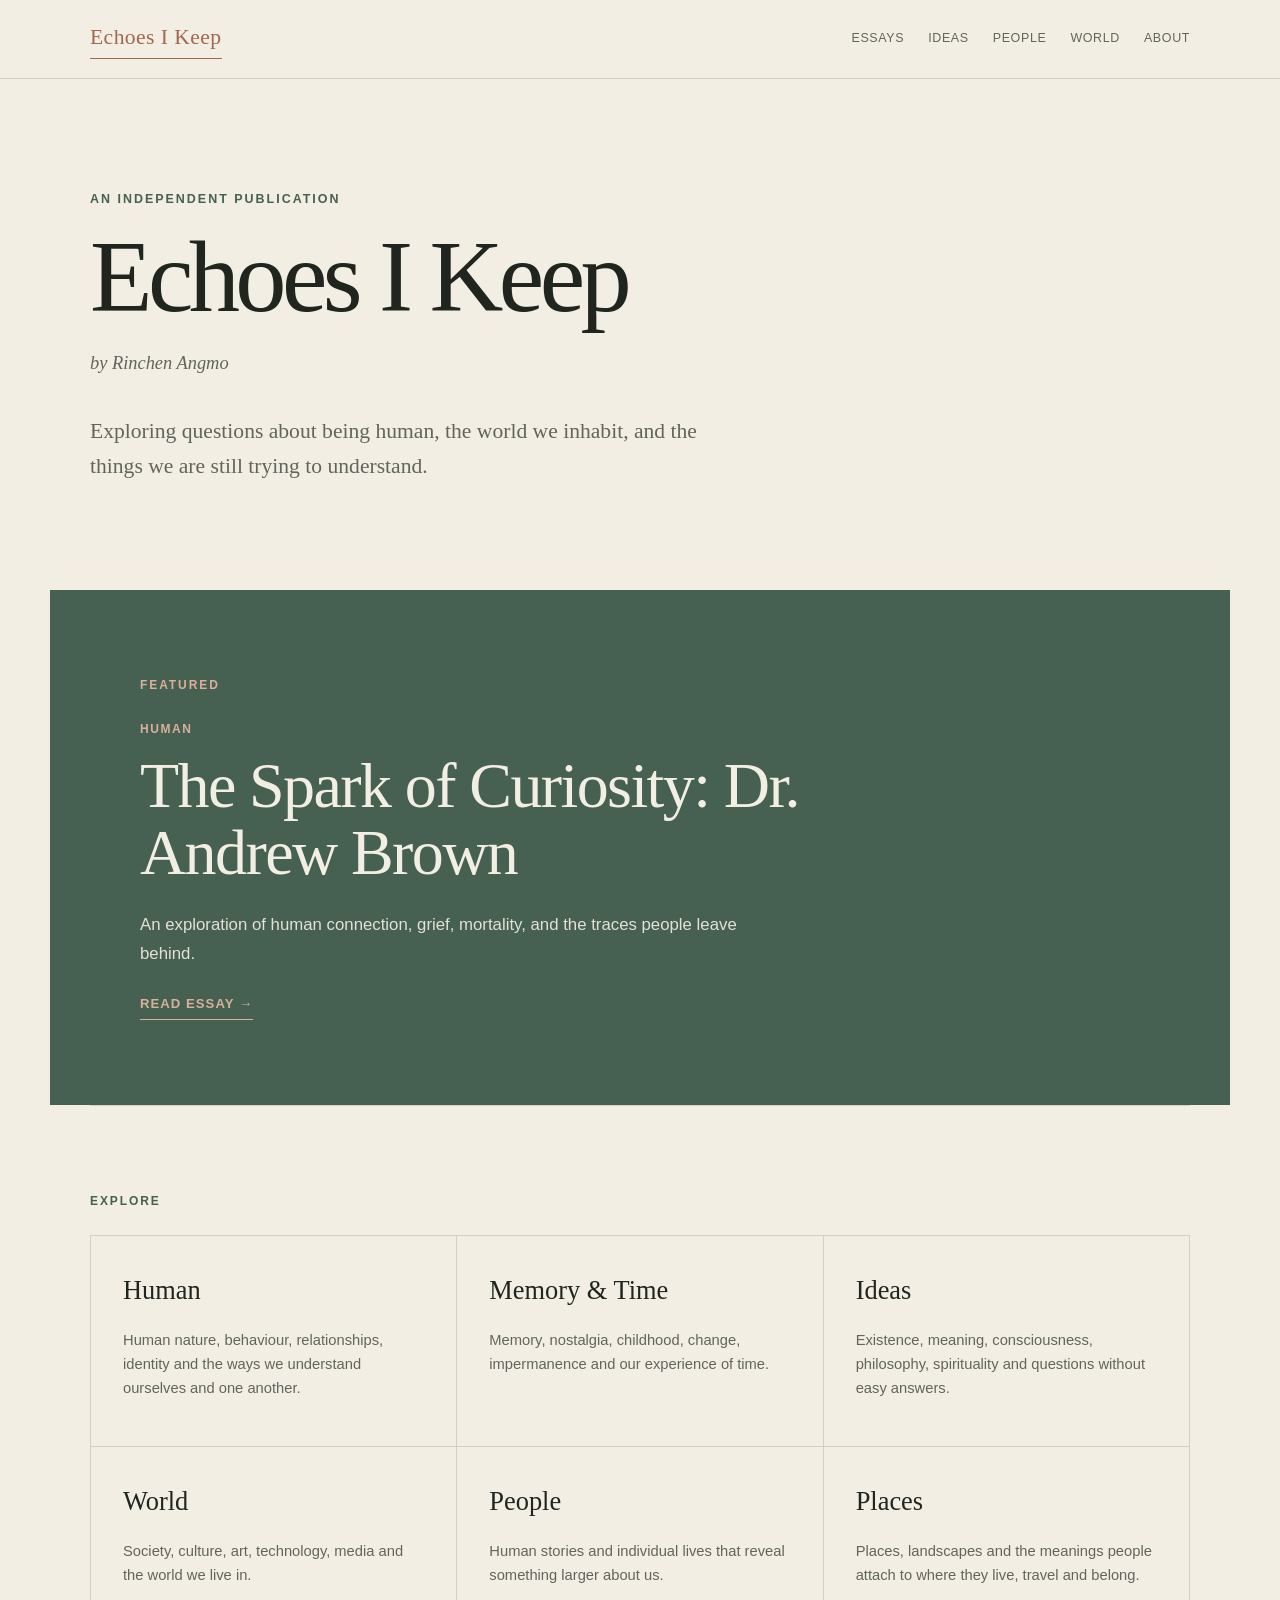
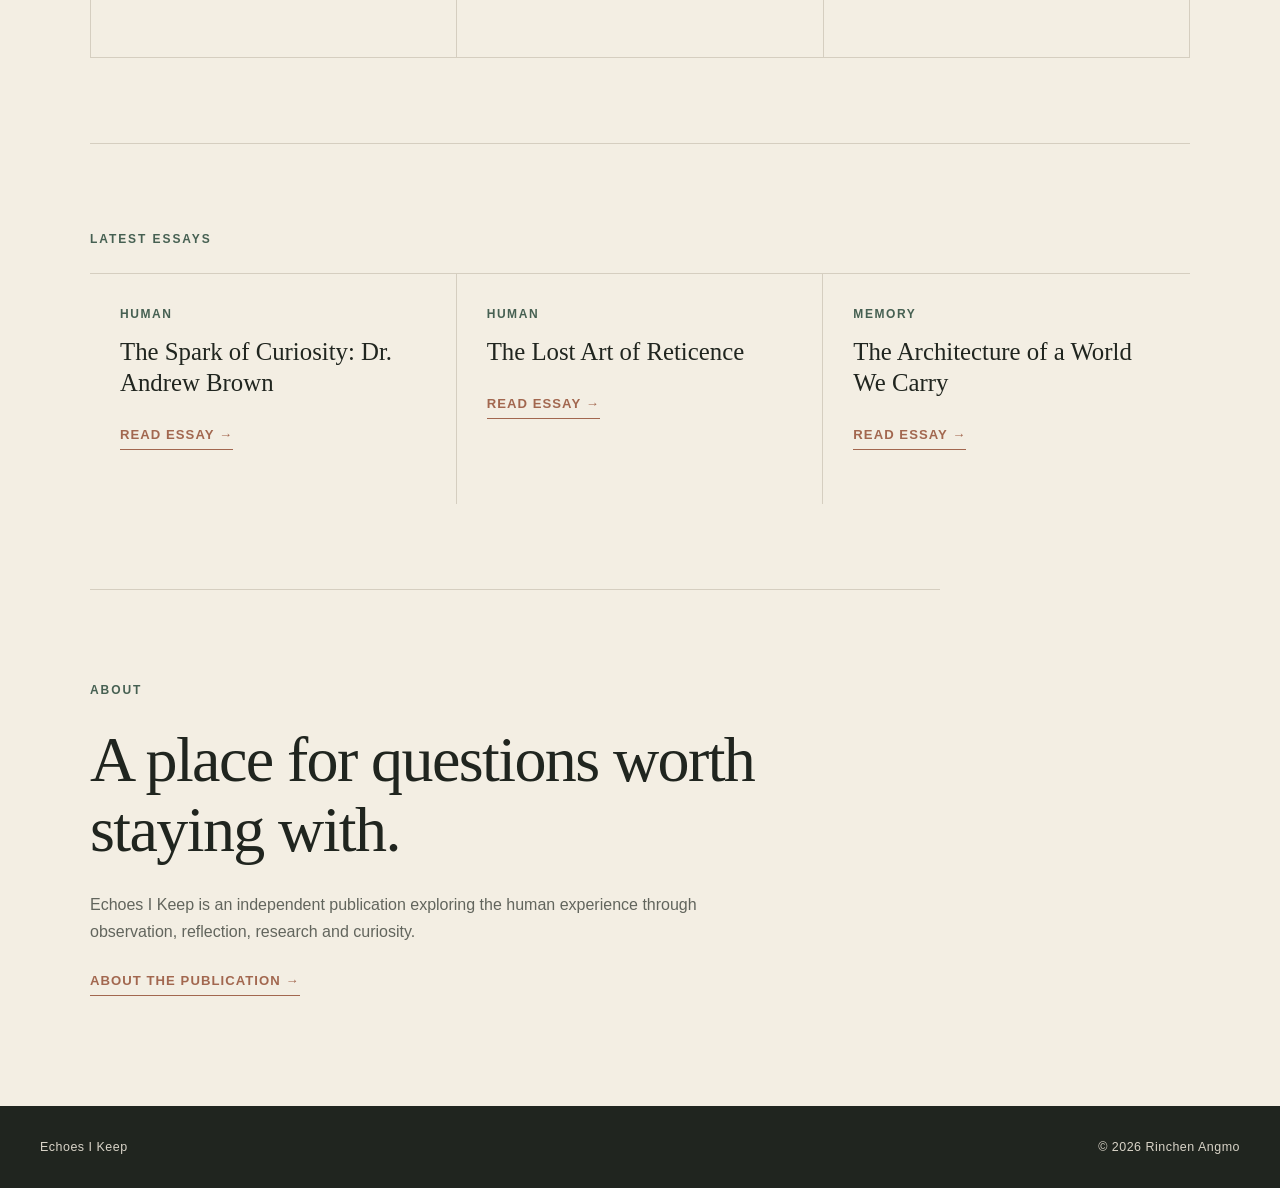
==== commit b65cdbe5: "Add latest essay to homepage" ====
--- a/index.html
+++ b/index.html
@@ -252,6 +252,23 @@
     </a>
 
 </article>
+            <article class="article-preview">
+
+                <p class="category">
+                    Memory
+                </p>
+
+                <h3>
+                    <a href="essay-5.html">
+                        The Architecture of a World We Carry
+                    </a>
+                </h3>
+
+                <a href="essay-5.html" class="read-link">
+                    Read essay →
+                </a>
+
+            </article>
     </div>
 
 </section>
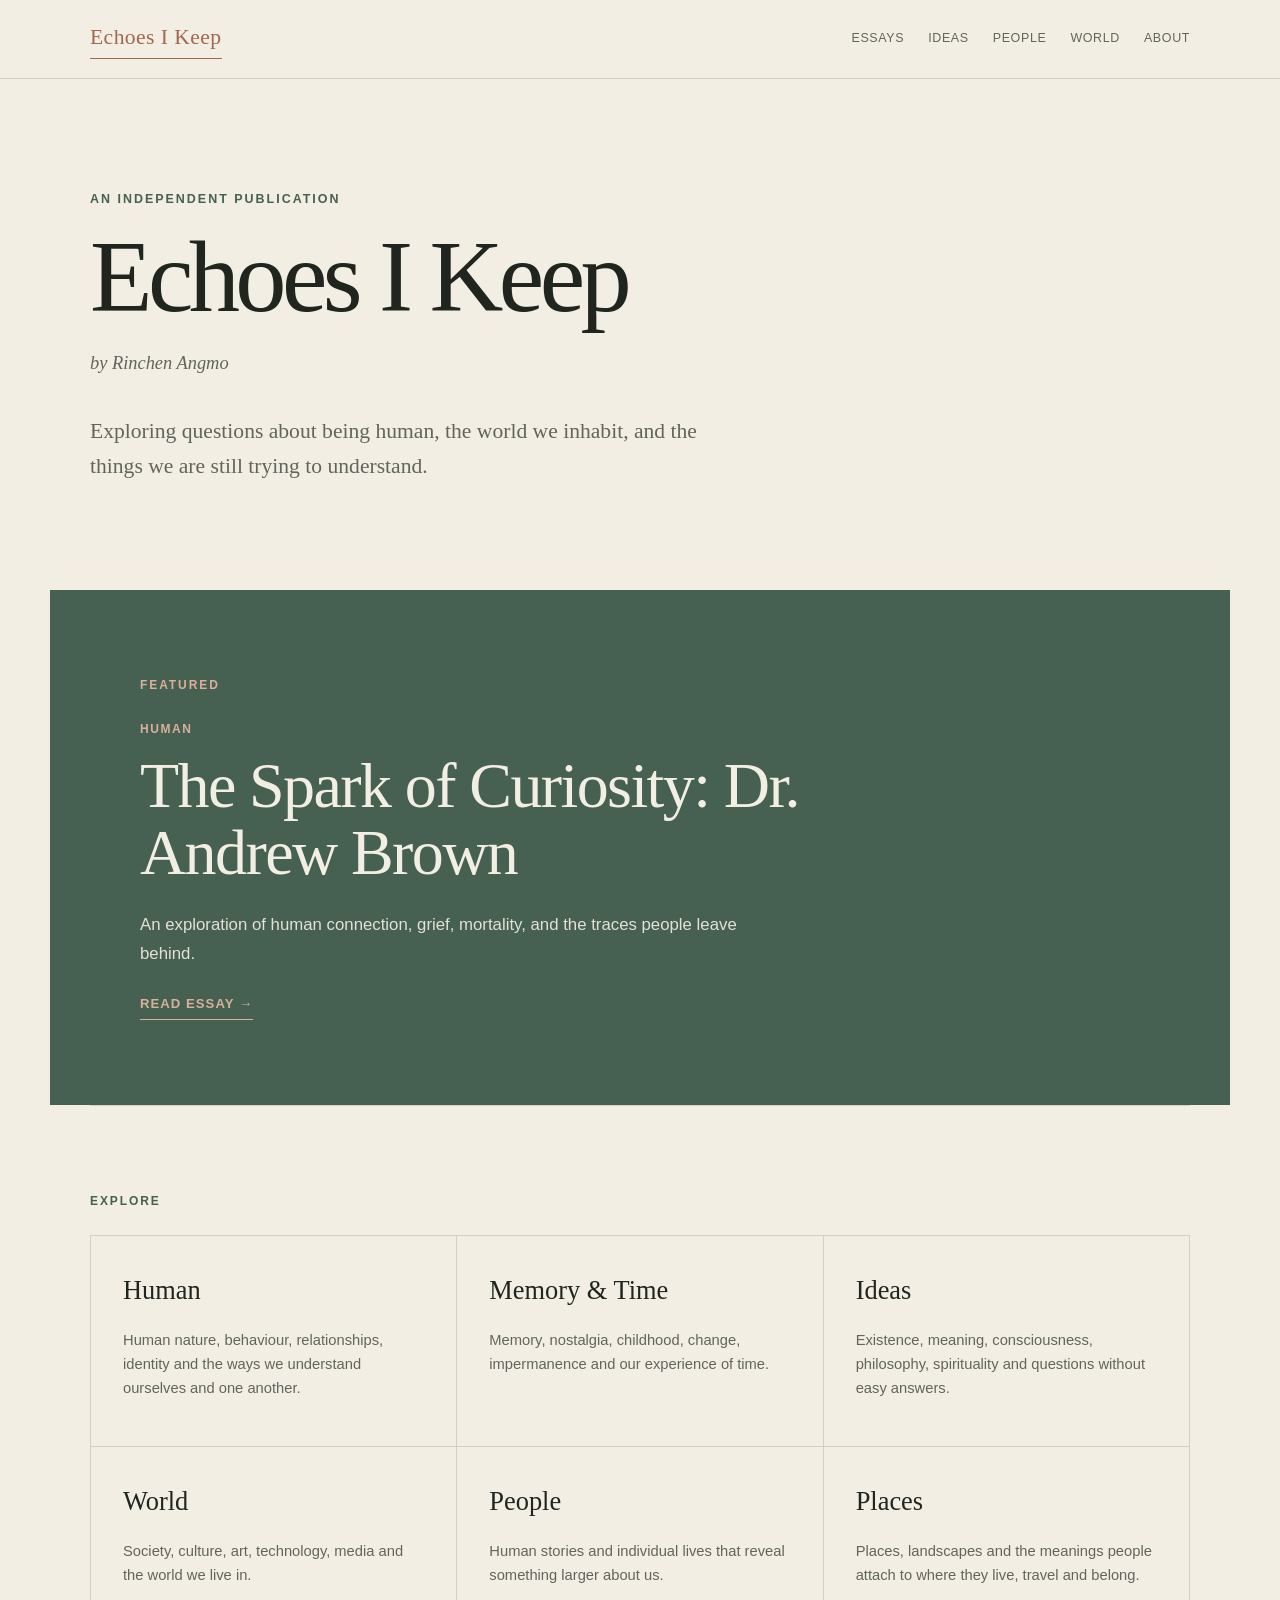
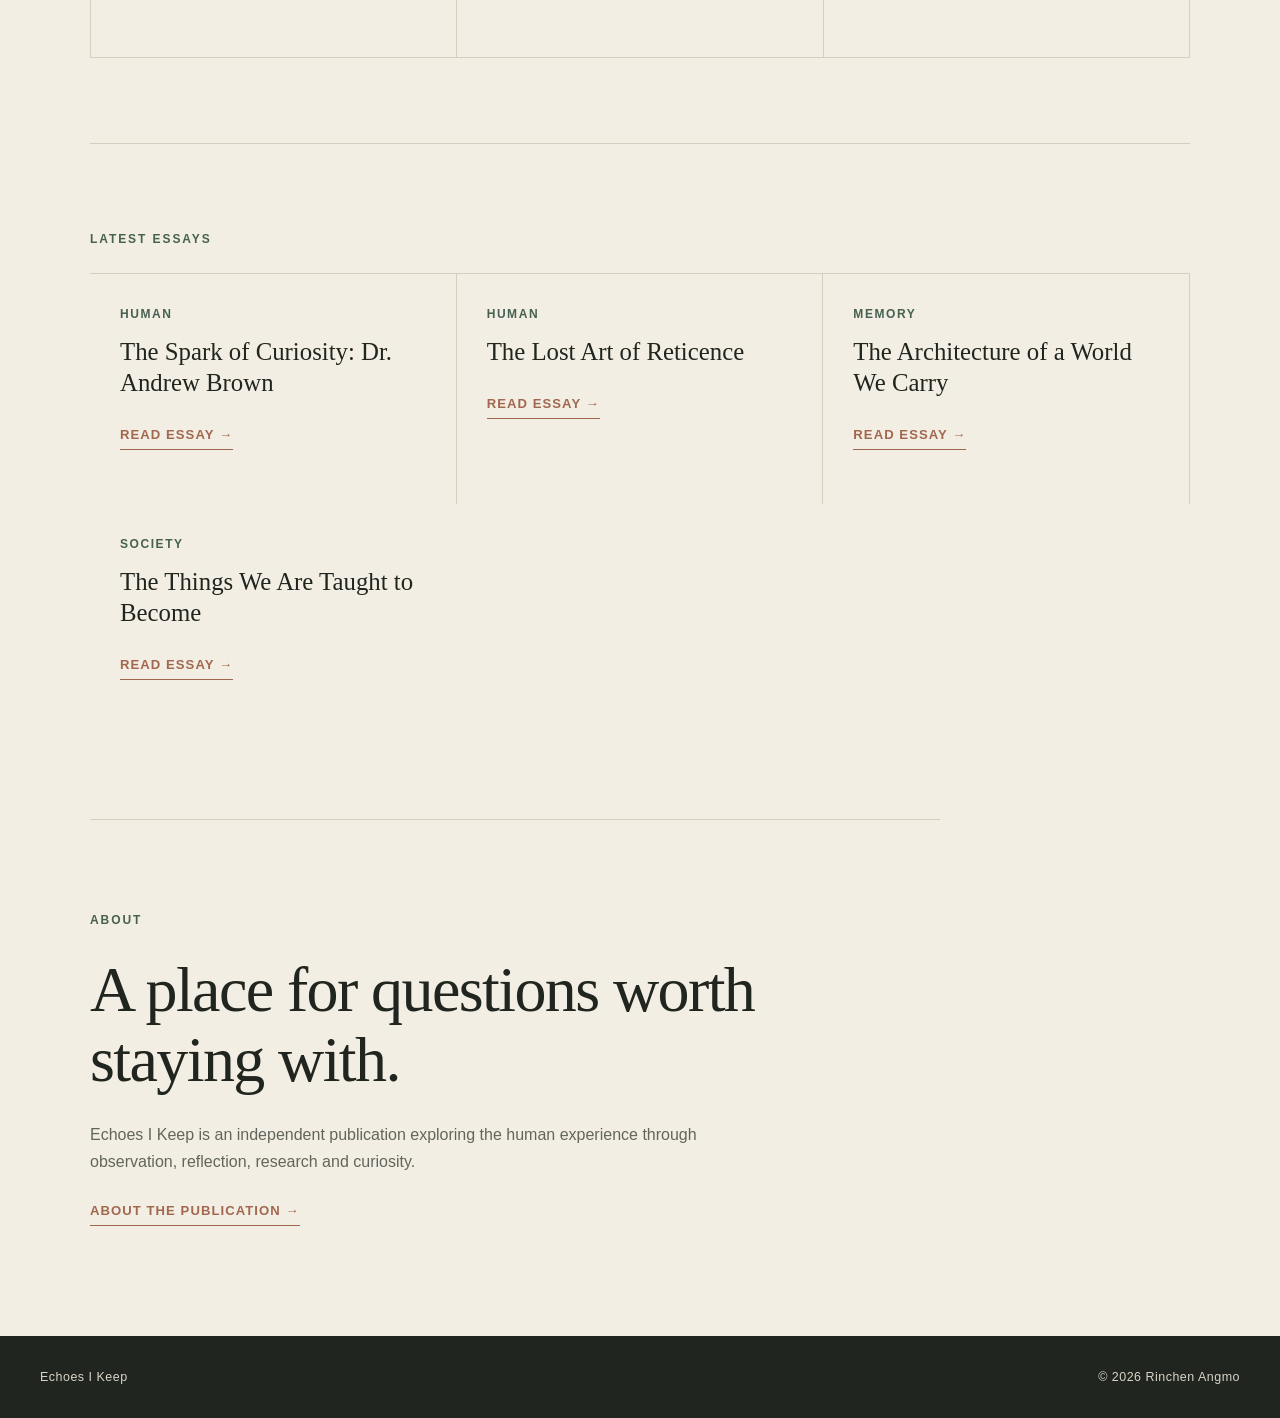
==== commit 6fb718d1: "Add The Things We Are Taught to Become" ====
--- a/index.html
+++ b/index.html
@@ -269,6 +269,26 @@
                 </a>
 
             </article>
+
+<article class="article-preview">
+
+    <p class="category">
+        Society
+    </p>
+
+    <h3>
+        <a href="essay-6.html">
+            The Things We Are Taught to Become
+        </a>
+    </h3>
+
+    <a href="essay-6.html" class="read-link">
+        Read essay →
+    </a>
+
+</article>
+
+
     </div>
 
 </section>
